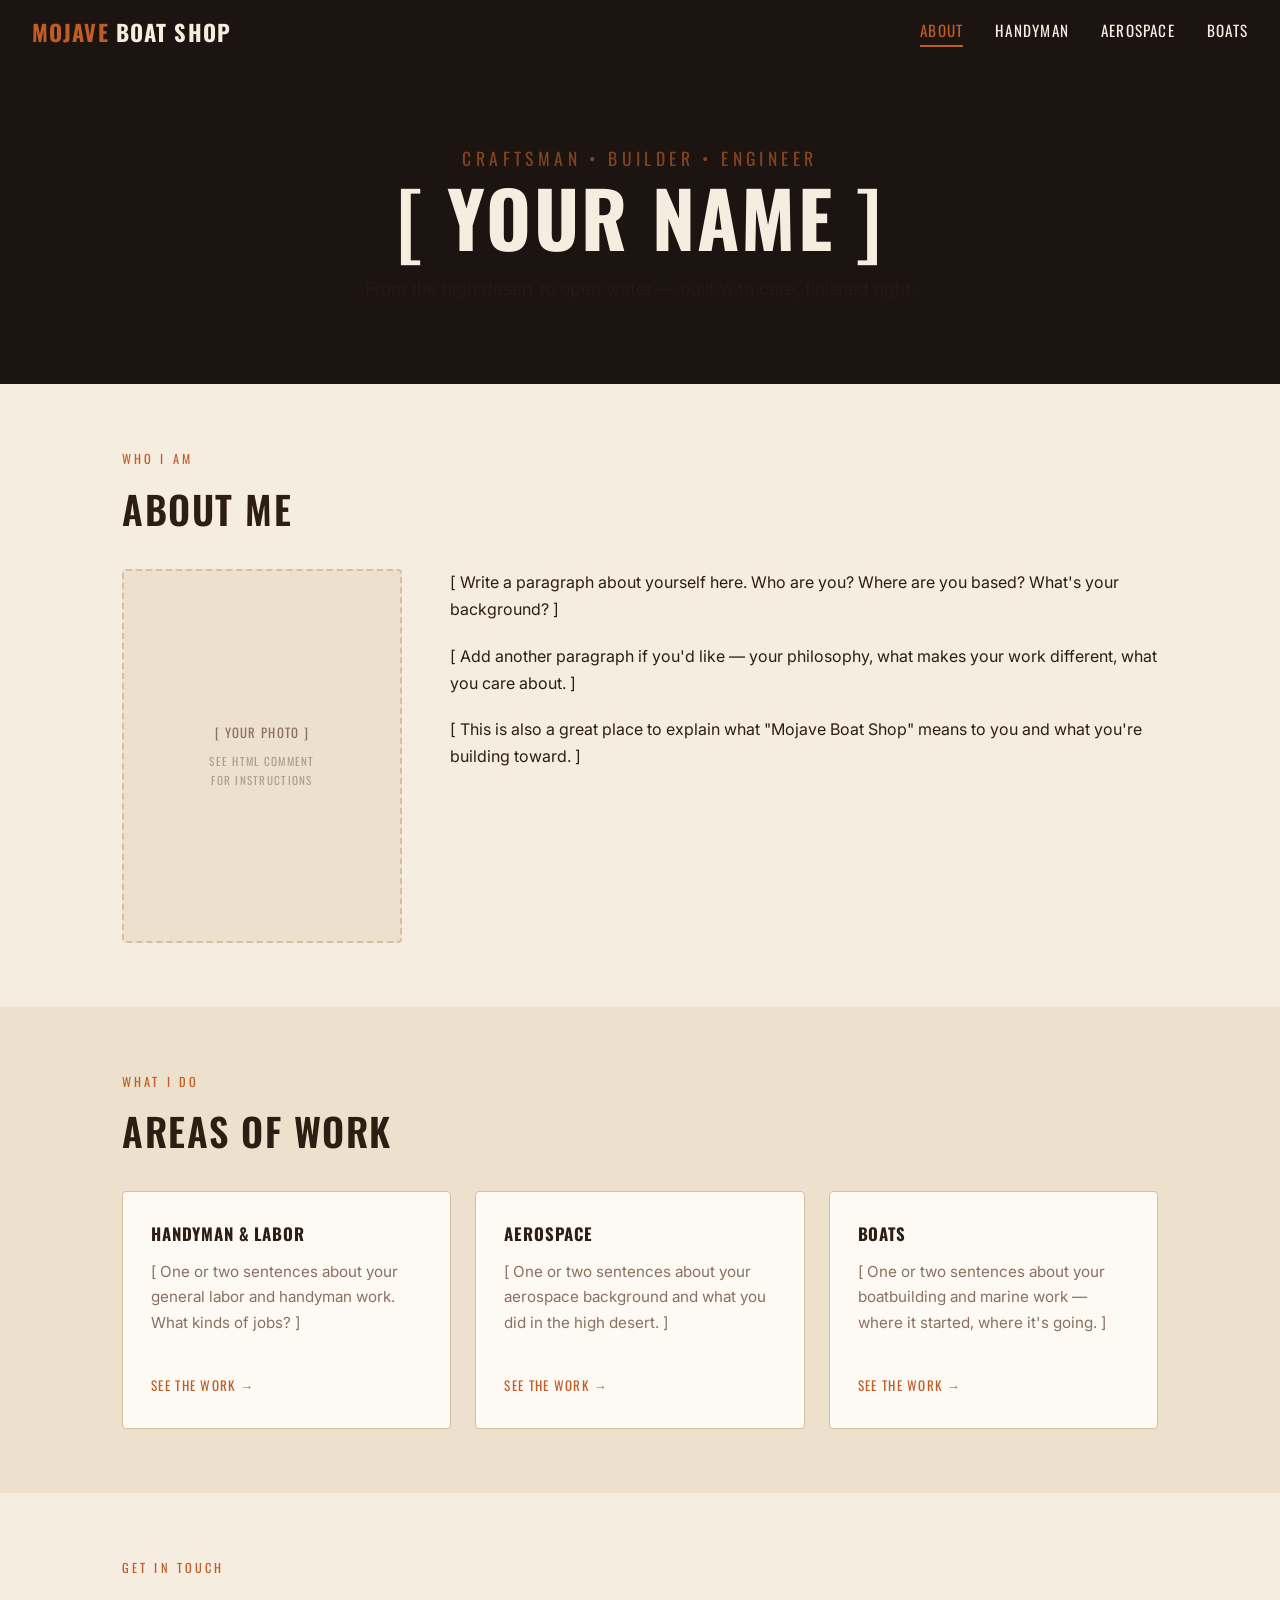
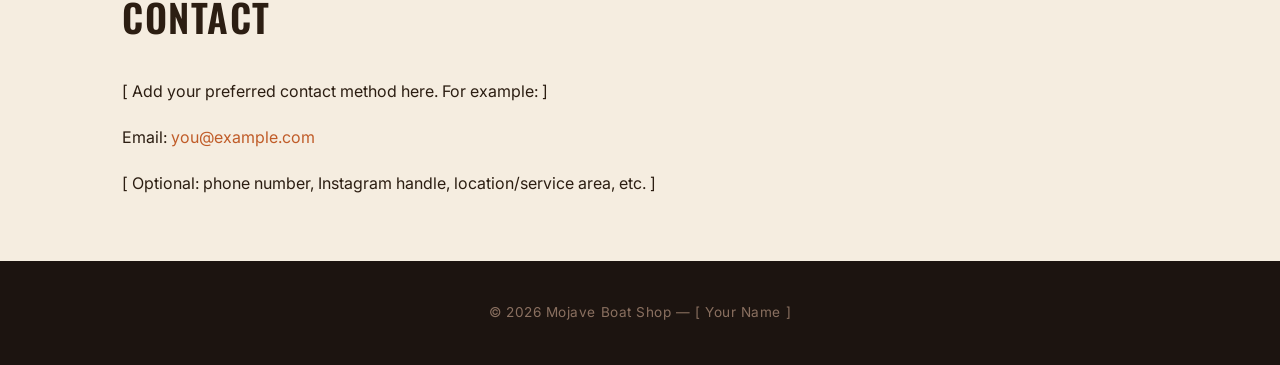
==== index.html @ e0786837 "Initial site — Mojave Boat Shop portfolio" ====
<!DOCTYPE html>
<html lang="en">
<head>
  <meta charset="UTF-8">
  <meta name="viewport" content="width=device-width, initial-scale=1.0">
  <title>Mojave Boat Shop — [Your Name]</title>

  <!-- Google Fonts — loads Oswald (headings) and Inter (body text) -->
  <link rel="preconnect" href="https://fonts.googleapis.com">
  <link rel="preconnect" href="https://fonts.gstatic.com" crossorigin>
  <link href="https://fonts.googleapis.com/css2?family=Oswald:wght@400;600;700&family=Inter:wght@300;400;500&display=swap" rel="stylesheet">

  <!-- Your shared stylesheet -->
  <link rel="stylesheet" href="style.css">
</head>
<body>

  <!-- ============================================================
       NAVIGATION BAR
       The "class=active" on the About link is what underlines it
       in the nav. Each page has this on its own link.
       ============================================================ -->
  <nav>
    <a href="index.html" class="nav-logo">Mojave <span>Boat Shop</span></a>
    <ul>
      <li><a href="index.html" class="active">About</a></li>
      <li><a href="handyman.html">Handyman</a></li>
      <li><a href="aerospace.html">Aerospace</a></li>
      <li><a href="boats.html">Boats</a></li>
    </ul>
  </nav>

  <!-- ============================================================
       HERO — the big dark banner at the top
       Replace the tagline and name with your own words.
       ============================================================ -->
  <div class="hero">
    <p class="hero-label">Craftsman &bull; Builder &bull; Engineer</p>
    <h1>[ Your Name ]</h1>
    <p>From the high desert to open water &mdash; built with care, finished right.</p>
  </div>

  <!-- ============================================================
       ABOUT ME SECTION
       ============================================================ -->
  <section>
    <p class="section-label">Who I am</p>
    <h2>About Me</h2>

    <div class="about-grid">

      <!-- PHOTO PLACEHOLDER
           When you're ready to add your photo:
           1. Put your image file in the images/ folder
           2. Delete the <div class="profile-photo-placeholder"> block below
           3. Replace it with:
              <div class="profile-photo">
                <img src="images/your-filename.jpg" alt="Your Name">
              </div>
      -->
      <div class="profile-photo-placeholder">
        <span>[ Your Photo ]</span>
        <span style="font-size:0.7rem; opacity:0.6;">See HTML comment<br>for instructions</span>
      </div>

      <div class="about-text">
        <p>[ Write a paragraph about yourself here. Who are you? Where are you based? What's your background? ]</p>
        <p>[ Add another paragraph if you'd like — your philosophy, what makes your work different, what you care about. ]</p>
        <p>[ This is also a great place to explain what "Mojave Boat Shop" means to you and what you're building toward. ]</p>
      </div>

    </div>
  </section>

  <!-- ============================================================
       AREAS OF WORK — three preview cards linking to other pages
       ============================================================ -->
  <div class="section-band">
    <section>
      <p class="section-label">What I do</p>
      <h2>Areas of Work</h2>

      <div class="cards-grid">

        <div class="card">
          <h3>Handyman &amp; Labor</h3>
          <p>[ One or two sentences about your general labor and handyman work. What kinds of jobs? ]</p>
          <a href="handyman.html">See the work &rarr;</a>
        </div>

        <div class="card">
          <h3>Aerospace</h3>
          <p>[ One or two sentences about your aerospace background and what you did in the high desert. ]</p>
          <a href="aerospace.html">See the work &rarr;</a>
        </div>

        <div class="card">
          <h3>Boats</h3>
          <p>[ One or two sentences about your boatbuilding and marine work — where it started, where it's going. ]</p>
          <a href="boats.html">See the work &rarr;</a>
        </div>

      </div>
    </section>
  </div>

  <!-- ============================================================
       CONTACT
       Add however you want to be reached — email is most common,
       but phone, Instagram, etc. all work here.
       ============================================================ -->
  <section>
    <p class="section-label">Get in touch</p>
    <h2>Contact</h2>
    <p>[ Add your preferred contact method here. For example: ]</p>
    <p>Email: <a href="mailto:you@example.com">you@example.com</a></p>
    <p>[ Optional: phone number, Instagram handle, location/service area, etc. ]</p>
  </section>

  <!-- ============================================================
       FOOTER
       ============================================================ -->
  <footer>
    <p>&copy; 2026 Mojave Boat Shop &mdash; [ Your Name ]</p>
  </footer>

</body>
</html>
---- style.css ----
/* ============================================================
   MOJAVE BOAT SHOP — Shared Stylesheet
   ============================================================
   All colors are defined here as variables at the top.
   If you want to change the look of the whole site, this
   is the only place you need to edit colors.
   ============================================================ */

:root {
  --bg:         #F5EDE0;   /* warm sand — main page background */
  --bg-alt:     #EDE0CC;   /* slightly darker sand — alternating sections */
  --nav-bg:     #1C1410;   /* near-black espresso — nav bar and footer */
  --accent:     #C05C28;   /* burnt sienna / terracotta — buttons and highlights */
  --sage:       #6B8C6A;   /* desert sage — secondary accent (use sparingly) */
  --text:       #2C1E12;   /* dark brown — main body text */
  --text-muted: #8A7060;   /* dusty taupe — captions, secondary text */
  --border:     #D4C0A0;   /* warm tan — borders and dividers */
  --card-bg:    #FDFAF4;   /* off-white cream — card backgrounds */

  --font-head: 'Oswald', sans-serif;
  --font-body: 'Inter', sans-serif;

  --radius: 4px;
  --max-width: 1100px;
}

/* ============================================================
   RESET — clears browser default spacing so everything is
   consistent across Chrome, Firefox, Safari, etc.
   ============================================================ */
*, *::before, *::after {
  box-sizing: border-box;
  margin: 0;
  padding: 0;
}

body {
  font-family: var(--font-body);
  background-color: var(--bg);
  color: var(--text);
  line-height: 1.7;
  font-size: 16px;
}

img {
  max-width: 100%;
  height: auto;
  display: block;
}

a {
  color: var(--accent);
  text-decoration: none;
}

a:hover {
  text-decoration: underline;
}

/* ============================================================
   NAVIGATION BAR
   ============================================================ */
nav {
  background: var(--nav-bg);
  padding: 0 2rem;
  position: sticky;  /* stays at top of screen when you scroll */
  top: 0;
  z-index: 100;
  display: flex;
  align-items: center;
  justify-content: space-between;
  height: 64px;
}

.nav-logo {
  font-family: var(--font-head);
  font-size: 1.4rem;
  font-weight: 700;
  color: var(--accent);
  letter-spacing: 0.05em;
  text-transform: uppercase;
}

/* The word "Boat Shop" in the logo is lighter colored */
.nav-logo span {
  color: var(--bg);
}

nav ul {
  list-style: none;
  display: flex;
  gap: 2rem;
}

nav ul a {
  font-family: var(--font-head);
  font-weight: 400;
  font-size: 0.95rem;
  color: var(--bg);
  letter-spacing: 0.08em;
  text-transform: uppercase;
  padding-bottom: 4px;
  border-bottom: 2px solid transparent;
  transition: border-color 0.2s, color 0.2s;
}

/* Highlighted nav link — the current page */
nav ul a:hover,
nav ul a.active {
  color: var(--accent);
  border-bottom-color: var(--accent);
  text-decoration: none;
}

/* ============================================================
   HERO SECTION — the big banner at the top of each page
   ============================================================ */
.hero {
  background: var(--nav-bg);
  color: var(--bg);
  padding: 5rem 2rem;
  text-align: center;
}

.hero-label {
  font-family: var(--font-head);
  font-size: 0.85rem;
  letter-spacing: 0.25em;
  text-transform: uppercase;
  color: var(--accent);
  margin-bottom: 1rem;
}

.hero h1 {
  font-family: var(--font-head);
  font-size: clamp(2.5rem, 6vw, 5rem); /* scales with screen width */
  font-weight: 700;
  letter-spacing: 0.03em;
  text-transform: uppercase;
  line-height: 1.1;
  margin-bottom: 1rem;
}

.hero p {
  font-size: 1.1rem;
  max-width: 600px;
  margin: 0 auto;
  opacity: 0.65;
}

/* ============================================================
   LAYOUT — containers and sections
   ============================================================ */
.container {
  max-width: var(--max-width);
  margin: 0 auto;
  padding: 0 2rem;
}

section {
  max-width: var(--max-width);
  margin: 0 auto;
  padding: 4rem 2rem;
}

/* Full-width alternating background band */
.section-band {
  background: var(--bg-alt);
  padding: 4rem 0;
}

.section-band section {
  padding-top: 0;
  padding-bottom: 0;
}

/* Small label above each section heading */
.section-label {
  font-family: var(--font-head);
  font-size: 0.78rem;
  letter-spacing: 0.25em;
  text-transform: uppercase;
  color: var(--accent);
  margin-bottom: 0.4rem;
}

h2 {
  font-family: var(--font-head);
  font-size: clamp(1.6rem, 3vw, 2.4rem);
  font-weight: 600;
  letter-spacing: 0.04em;
  text-transform: uppercase;
  margin-bottom: 1.75rem;
  color: var(--text);
}

h3 {
  font-family: var(--font-head);
  font-size: 1.05rem;
  letter-spacing: 0.05em;
  text-transform: uppercase;
  margin-bottom: 0.6rem;
  color: var(--text);
}

p {
  margin-bottom: 1.2rem;
  color: var(--text);
}

p:last-child {
  margin-bottom: 0;
}

/* ============================================================
   ABOUT PAGE — two-column layout (photo + text)
   ============================================================ */
.about-grid {
  display: grid;
  grid-template-columns: 280px 1fr;
  gap: 3rem;
  align-items: start;
}

/* Placeholder box shown before you add a real photo */
.profile-photo-placeholder {
  background: var(--bg-alt);
  border: 2px dashed var(--border);
  border-radius: var(--radius);
  aspect-ratio: 3 / 4;
  display: flex;
  flex-direction: column;
  align-items: center;
  justify-content: center;
  gap: 0.5rem;
  color: var(--text-muted);
  font-family: var(--font-head);
  font-size: 0.8rem;
  letter-spacing: 0.1em;
  text-transform: uppercase;
  text-align: center;
  padding: 1rem;
}

/* When you add a real photo, the img tag uses this class */
.profile-photo img {
  width: 100%;
  border-radius: var(--radius);
  display: block;
}

/* ============================================================
   SECTION CARDS — the "Areas of Work" preview cards on About
   ============================================================ */
.cards-grid {
  display: grid;
  grid-template-columns: repeat(auto-fit, minmax(250px, 1fr));
  gap: 1.5rem;
}

.card {
  background: var(--card-bg);
  border: 1px solid var(--border);
  border-radius: var(--radius);
  padding: 1.75rem;
  transition: transform 0.2s, box-shadow 0.2s;
}

.card:hover {
  transform: translateY(-3px);
  box-shadow: 0 8px 24px rgba(44, 30, 18, 0.1);
}

.card p {
  font-size: 0.95rem;
  color: var(--text-muted);
}

.card a {
  display: inline-block;
  margin-top: 1.2rem;
  font-family: var(--font-head);
  font-size: 0.82rem;
  letter-spacing: 0.1em;
  text-transform: uppercase;
  color: var(--accent);
}

/* ============================================================
   PROJECT GALLERY — photo grid on the interior pages
   ============================================================ */
.gallery {
  display: grid;
  grid-template-columns: repeat(auto-fit, minmax(280px, 1fr));
  gap: 1.75rem;
}

.gallery-item {
  background: var(--card-bg);
  border: 1px solid var(--border);
  border-radius: var(--radius);
  overflow: hidden;
}

/* Placeholder box shown before a real photo is added */
.gallery-img-placeholder {
  background: var(--bg-alt);
  border-bottom: 1px dashed var(--border);
  aspect-ratio: 4 / 3;
  display: flex;
  align-items: center;
  justify-content: center;
  color: var(--text-muted);
  font-family: var(--font-head);
  font-size: 0.8rem;
  letter-spacing: 0.1em;
  text-transform: uppercase;
}

/* When you swap in a real photo, img tags get this treatment */
.gallery-item img {
  width: 100%;
  aspect-ratio: 4 / 3;
  object-fit: cover; /* crops to fill the box without stretching */
  display: block;
}

.gallery-caption {
  padding: 1.25rem;
}

.gallery-caption h3 {
  margin-bottom: 0.4rem;
}

.gallery-caption p {
  font-size: 0.9rem;
  color: var(--text-muted);
  line-height: 1.6;
}

/* ============================================================
   SKILLS / TAGS LIST
   ============================================================ */
.skills-list {
  display: flex;
  flex-wrap: wrap;
  gap: 0.6rem;
  list-style: none;
}

.skills-list li {
  background: var(--bg-alt);
  border: 1px solid var(--border);
  border-radius: 2px;
  padding: 0.4rem 1rem;
  font-family: var(--font-head);
  font-size: 0.82rem;
  letter-spacing: 0.06em;
  text-transform: uppercase;
  color: var(--text-muted);
}

/* ============================================================
   FOOTER
   ============================================================ */
footer {
  background: var(--nav-bg);
  color: var(--text-muted);
  text-align: center;
  padding: 2.5rem 2rem;
  font-size: 0.85rem;
  letter-spacing: 0.04em;
}

footer a {
  color: var(--accent);
}

footer p {
  color: var(--text-muted);
  margin: 0;
}

/* ============================================================
   RESPONSIVE — adjustments for phones and small screens
   ============================================================ */
@media (max-width: 700px) {
  .about-grid {
    grid-template-columns: 1fr;
  }

  nav ul {
    gap: 1.2rem;
  }

  .nav-logo {
    font-size: 1.1rem;
  }

  .hero {
    padding: 3.5rem 1.5rem;
  }

  section {
    padding: 3rem 1.5rem;
  }
}
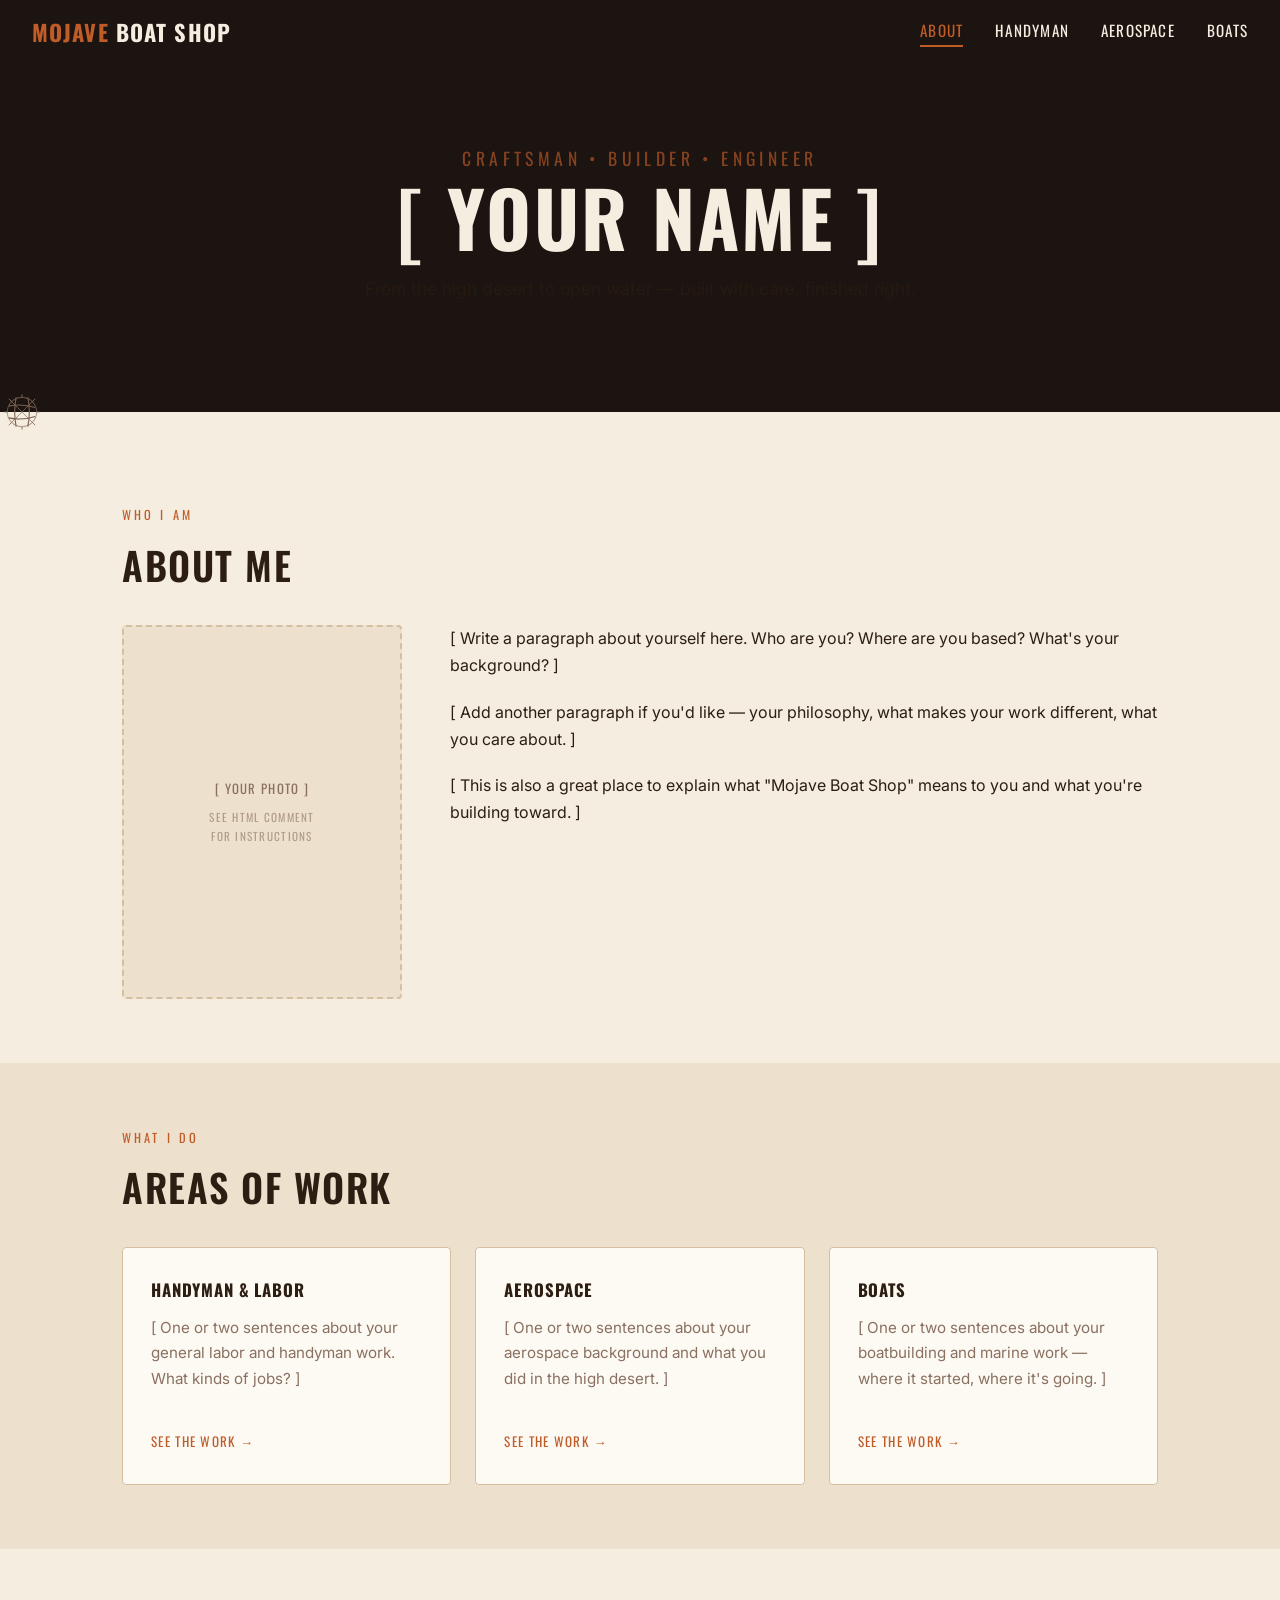
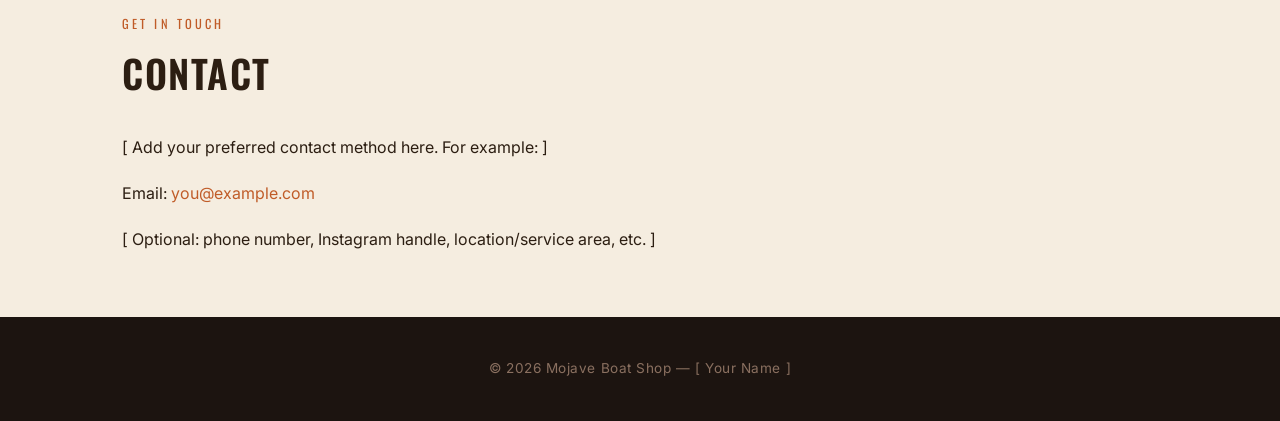
==== commit 46228bf2: "updates to tumbleweeds" ====
--- a/index.html
+++ b/index.html
@@ -38,6 +38,29 @@
     <p class="hero-label">Craftsman &bull; Builder &bull; Engineer</p>
     <h1>[ Your Name ]</h1>
     <p>From the high desert to open water &mdash; built with care, finished right.</p>
+  </div>
+
+  <!-- Tumbleweed rolls across the hero/content boundary -->
+  <div class="tumbleweed-strip">
+    <div class="tumbleweed-track">
+    <svg class="tumbleweed" viewBox="0 0 60 60" width="44" height="44" fill="none" xmlns="http://www.w3.org/2000/svg" aria-hidden="true">
+      <circle cx="30" cy="30" r="20" stroke="#8A7060" stroke-width="1.5" opacity="0.6"/>
+      <path d="M12 22 Q30 18 48 24" stroke="#7A6050" stroke-width="1.5"/>
+      <path d="M12 38 Q30 42 48 36" stroke="#7A6050" stroke-width="1.5"/>
+      <path d="M22 10 Q18 30 22 50" stroke="#7A6050" stroke-width="1.5"/>
+      <path d="M38 10 Q42 30 38 50" stroke="#7A6050" stroke-width="1.5"/>
+      <path d="M14 14 Q30 30 46 46" stroke="#8A7060" stroke-width="1"/>
+      <path d="M46 14 Q30 30 14 46" stroke="#8A7060" stroke-width="1"/>
+      <line x1="30" y1="10" x2="30" y2="6" stroke="#8A7060" stroke-width="1.2"/>
+      <line x1="50" y1="30" x2="54" y2="30" stroke="#8A7060" stroke-width="1.2"/>
+      <line x1="10" y1="30" x2="6" y2="30" stroke="#8A7060" stroke-width="1.2"/>
+      <line x1="30" y1="50" x2="30" y2="54" stroke="#8A7060" stroke-width="1.2"/>
+      <line x1="15" y1="15" x2="12" y2="12" stroke="#8A7060" stroke-width="1.2"/>
+      <line x1="45" y1="15" x2="48" y2="12" stroke="#8A7060" stroke-width="1.2"/>
+      <line x1="45" y1="45" x2="48" y2="48" stroke="#8A7060" stroke-width="1.2"/>
+      <line x1="15" y1="45" x2="12" y2="48" stroke="#8A7060" stroke-width="1.2"/>
+    </svg>
+    </div>
   </div>
 
   <!-- ============================================================
--- a/style.css
+++ b/style.css
@@ -383,6 +383,50 @@
 }
 
 /* ============================================================
+   TUMBLEWEED — rolls across the hero/content boundary
+   ============================================================ */
+.tumbleweed-strip {
+  background: linear-gradient(to bottom, var(--nav-bg) 50%, var(--bg) 50%);
+  height: 56px;
+  position: relative;
+  overflow: hidden;
+  pointer-events: none;
+}
+
+/* Outer wrapper — travels left to right across the strip */
+.tumbleweed-track {
+  position: absolute;
+  top: 6px;
+  left: 0;
+  width: 44px;
+  height: 44px;
+  animation: tumbleweed-move 20s ease-in-out 2s infinite;
+  animation-fill-mode: backwards;
+}
+
+/* Inner element — bounces and spins while the track moves */
+.tumbleweed {
+  width: 44px;
+  height: 44px;
+  display: block;
+  animation: tumbleweed-bounce 1.2s ease-in-out infinite;
+}
+
+@keyframes tumbleweed-move {
+  0%        { transform: translateX(-60px); opacity: 0; }
+  5%        { opacity: 0.85; }
+  55%       { opacity: 0.85; }
+  60%       { transform: translateX(calc(100vw + 60px)); opacity: 0; }
+  61%, 100% { transform: translateX(-60px); opacity: 0; }
+}
+
+@keyframes tumbleweed-bounce {
+  0%   { transform: translateY(0)    rotate(0deg); }
+  50%  { transform: translateY(-8px) rotate(180deg); }
+  100% { transform: translateY(0)    rotate(360deg); }
+}
+
+/* ============================================================
    RESPONSIVE — adjustments for phones and small screens
    ============================================================ */
 @media (max-width: 700px) {
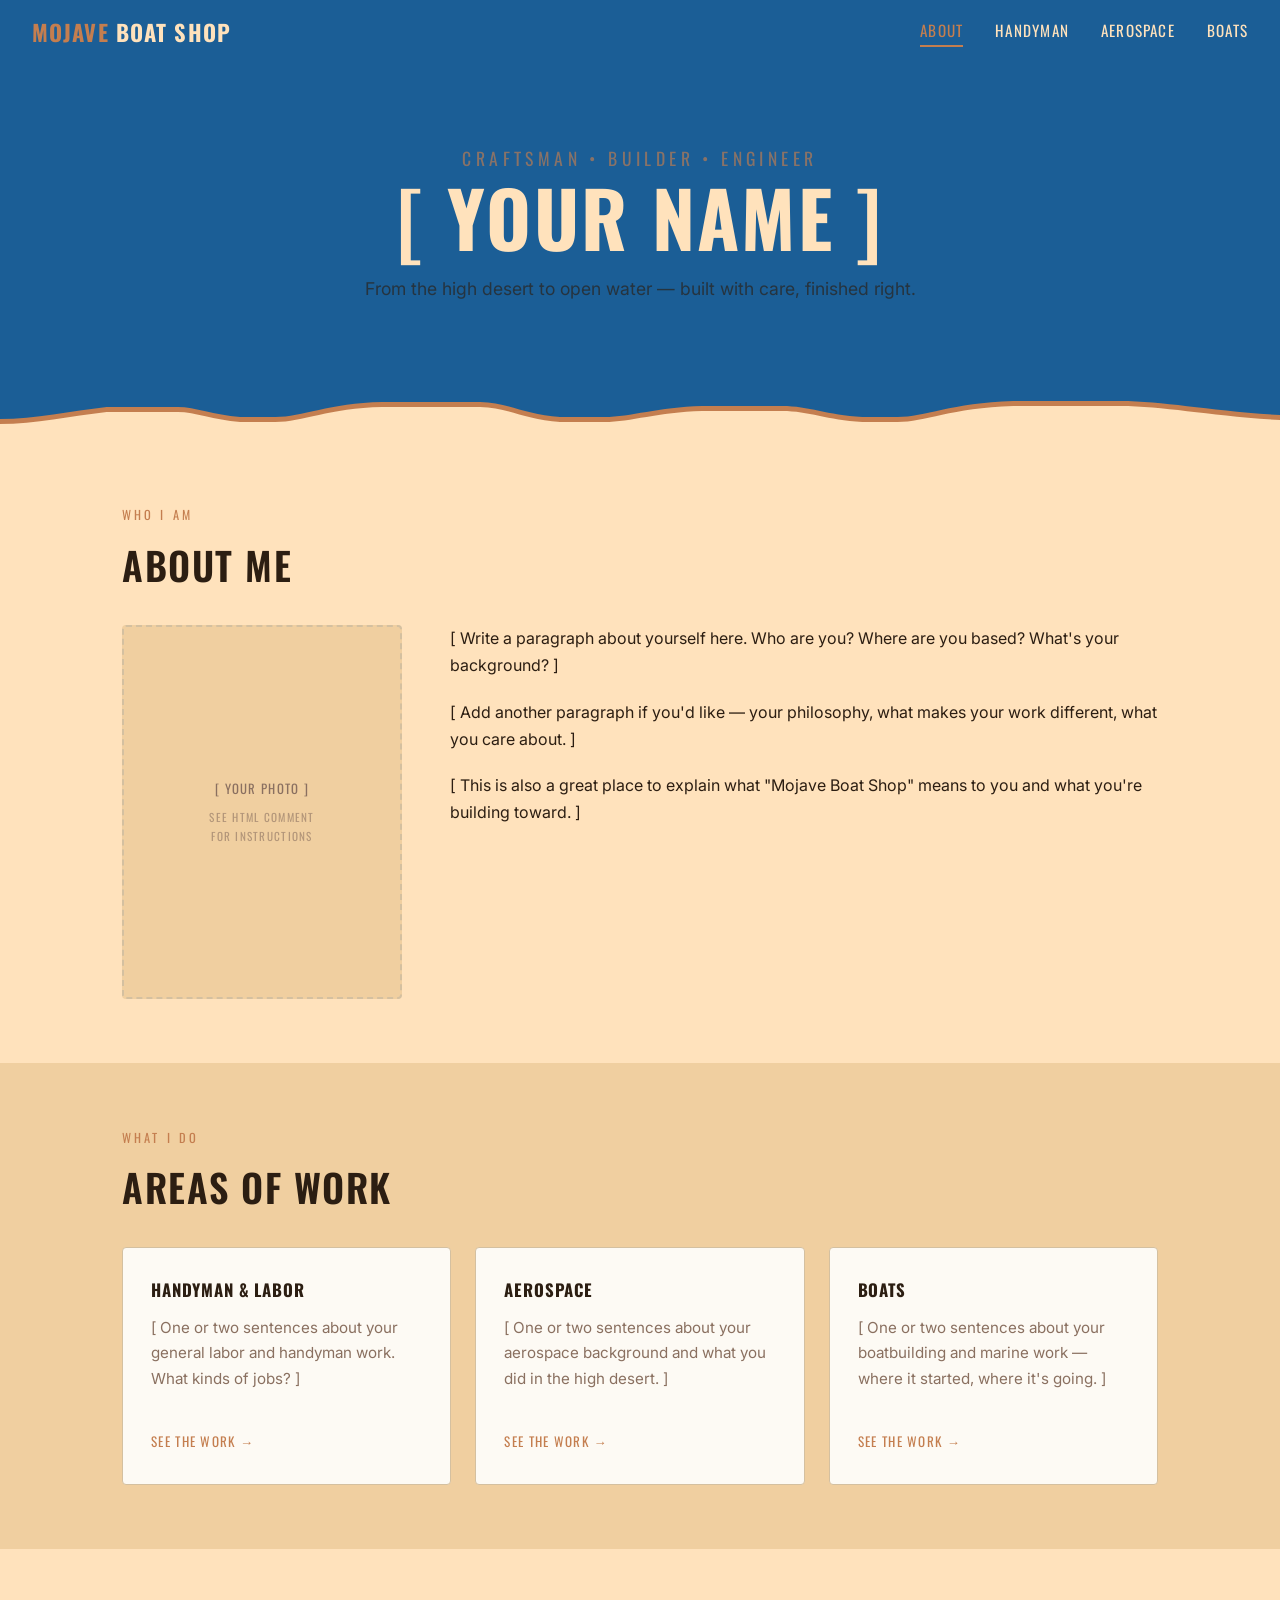
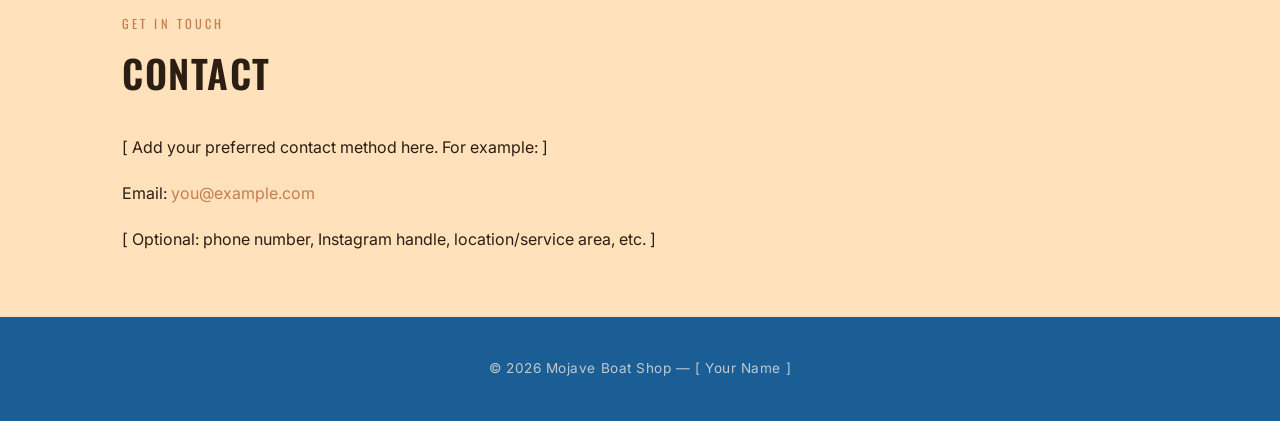
==== commit 0eea48c4: "color palate swap and horizon job color palate swap and horizon job" ====
--- a/index.html
+++ b/index.html
@@ -40,8 +40,14 @@
     <p>From the high desert to open water &mdash; built with care, finished right.</p>
   </div>
 
-  <!-- Tumbleweed rolls across the hero/content boundary -->
+  <!-- Eroded mesa horizon — sky-to-sand transition -->
   <div class="tumbleweed-strip">
+    <svg class="horizon" viewBox="0 0 1440 56" preserveAspectRatio="none" aria-hidden="true" xmlns="http://www.w3.org/2000/svg">
+      <!-- rock face rim — peeks 5px above the sand fill -->
+      <path style="fill: var(--accent);" d="M 0,35 C 40,35 80,27 120,23 L 200,23 C 220,23 240,31 270,33 L 310,33 C 340,33 370,19 430,18 L 540,18 C 570,18 590,31 630,33 L 680,33 C 710,33 740,23 790,22 L 880,22 C 910,22 930,31 970,33 L 1010,33 C 1040,33 1070,19 1140,17 L 1260,17 C 1310,17 1360,27 1440,31 L 1440,56 L 0,56 Z"/>
+      <!-- sand fill -->
+      <path style="fill: var(--bg);" d="M 0,40 C 40,40 80,32 120,28 L 200,28 C 220,28 240,36 270,38 L 310,38 C 340,38 370,24 430,23 L 540,23 C 570,23 590,36 630,38 L 680,38 C 710,38 740,28 790,27 L 880,27 C 910,27 930,36 970,38 L 1010,38 C 1040,38 1070,24 1140,22 L 1260,22 C 1310,22 1360,32 1440,36 L 1440,56 L 0,56 Z"/>
+    </svg>
     <div class="tumbleweed-track">
     <svg class="tumbleweed" viewBox="0 0 60 60" width="44" height="44" fill="none" xmlns="http://www.w3.org/2000/svg" aria-hidden="true">
       <circle cx="30" cy="30" r="20" stroke="#8A7060" stroke-width="1.5" opacity="0.6"/>
--- a/style.css
+++ b/style.css
@@ -7,11 +7,11 @@
    ============================================================ */
 
 :root {
-  --bg:         #F5EDE0;   /* warm sand — main page background */
-  --bg-alt:     #EDE0CC;   /* slightly darker sand — alternating sections */
-  --nav-bg:     #1C1410;   /* near-black espresso — nav bar and footer */
-  --accent:     #C05C28;   /* burnt sienna / terracotta — buttons and highlights */
-  --sage:       #6B8C6A;   /* desert sage — secondary accent (use sparingly) */
+  --bg:         #FFE2BC;   /* Navajo White — warm desert sand, main background */
+  --bg-alt:     #F0CFA0;   /* golden sand — slightly darker, alternating sections */
+  --nav-bg:     #1B5E96;   /* deep Mojave sky blue — nav bar, hero, and footer */
+  --accent:     #C47E4F;   /* Golden Chestnut — rock face warm, buttons and highlights */
+  --sage:       #5A5022;   /* Olive Bark — deep desert sage, secondary accent */
   --text:       #2C1E12;   /* dark brown — main body text */
   --text-muted: #8A7060;   /* dusty taupe — captions, secondary text */
   --border:     #D4C0A0;   /* warm tan — borders and dividers */
@@ -366,7 +366,7 @@
    ============================================================ */
 footer {
   background: var(--nav-bg);
-  color: var(--text-muted);
+  color: rgba(245, 237, 224, 0.75);
   text-align: center;
   padding: 2.5rem 2rem;
   font-size: 0.85rem;
@@ -378,7 +378,7 @@
 }
 
 footer p {
-  color: var(--text-muted);
+  color: rgba(245, 237, 224, 0.75);
   margin: 0;
 }
 
@@ -386,15 +386,25 @@
    TUMBLEWEED — rolls across the hero/content boundary
    ============================================================ */
 .tumbleweed-strip {
-  background: linear-gradient(to bottom, var(--nav-bg) 50%, var(--bg) 50%);
+  background: var(--nav-bg);
   height: 56px;
   position: relative;
   overflow: hidden;
   pointer-events: none;
 }
 
+.horizon {
+  position: absolute;
+  bottom: 0;
+  left: 0;
+  width: 100%;
+  height: 100%;
+  display: block;
+}
+
 /* Outer wrapper — travels left to right across the strip */
 .tumbleweed-track {
+  display: none; /* shelved — bring back with new images later */
   position: absolute;
   top: 6px;
   left: 0;
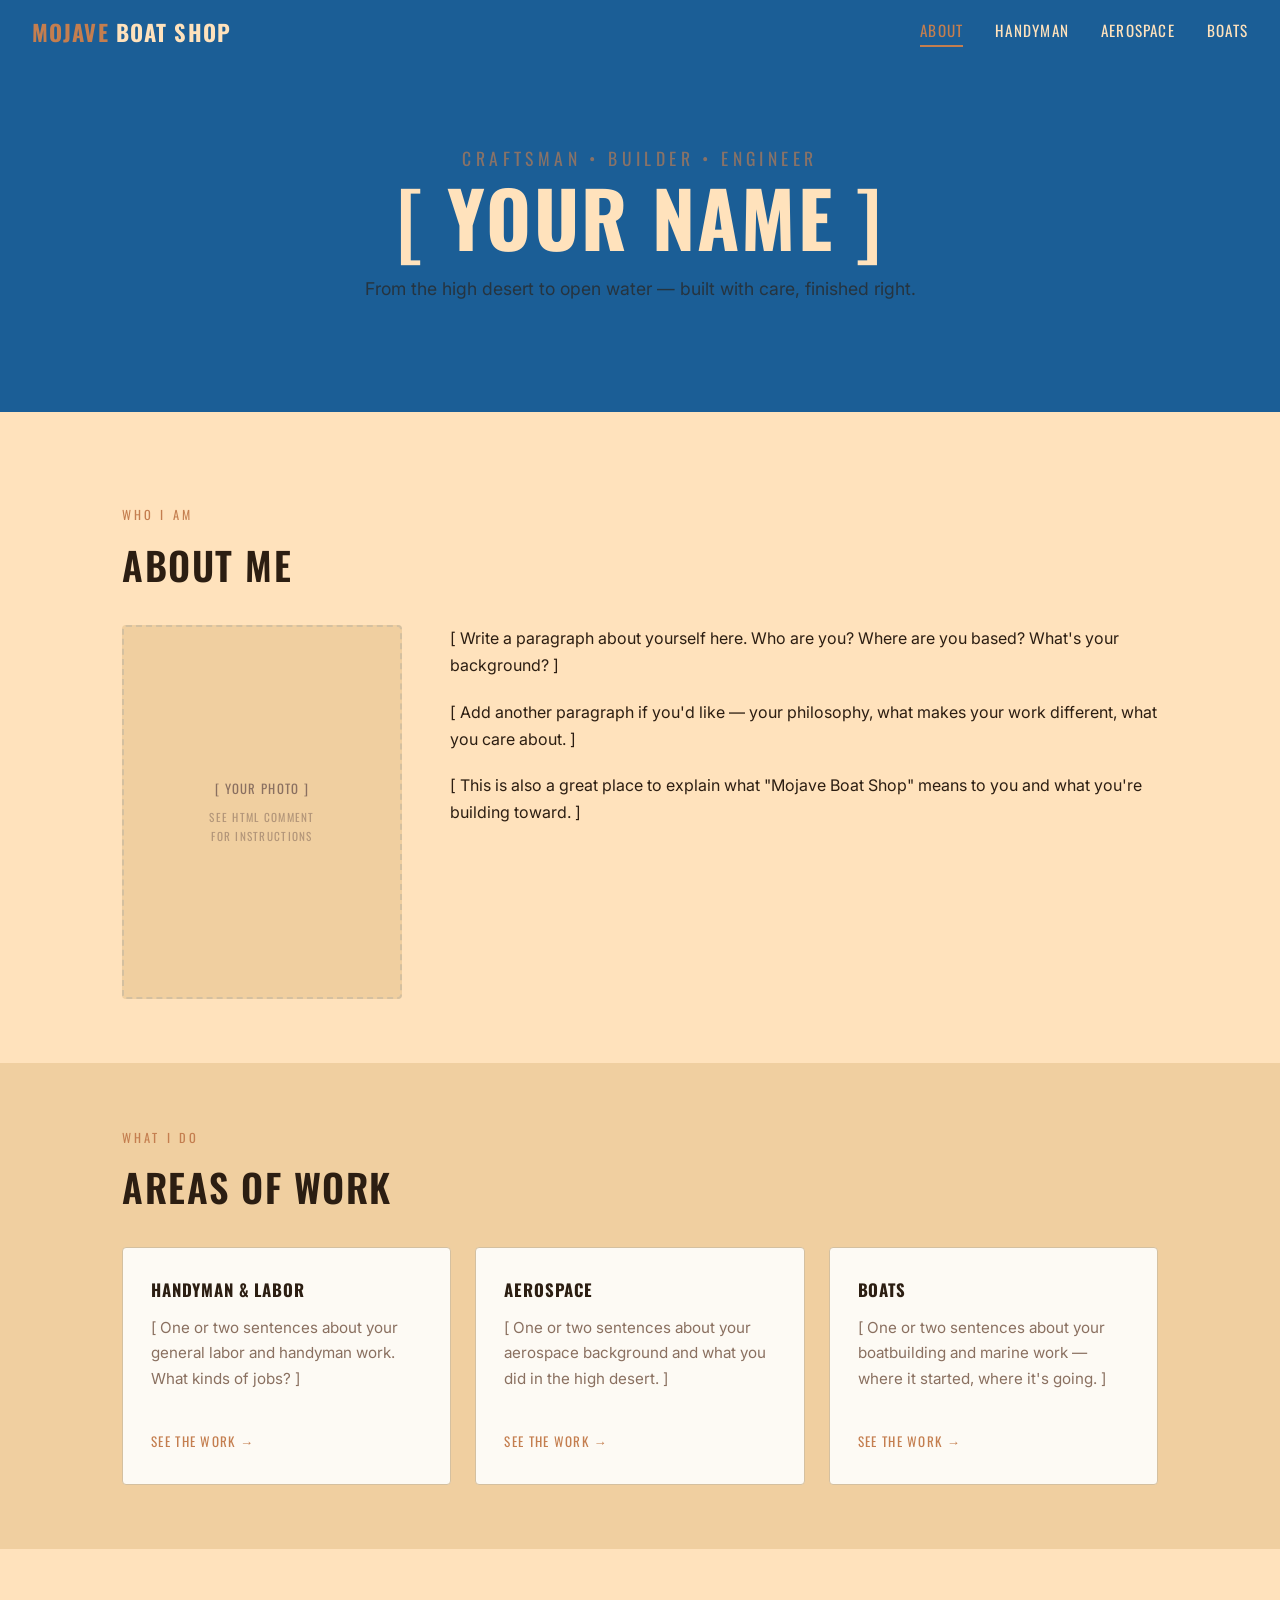
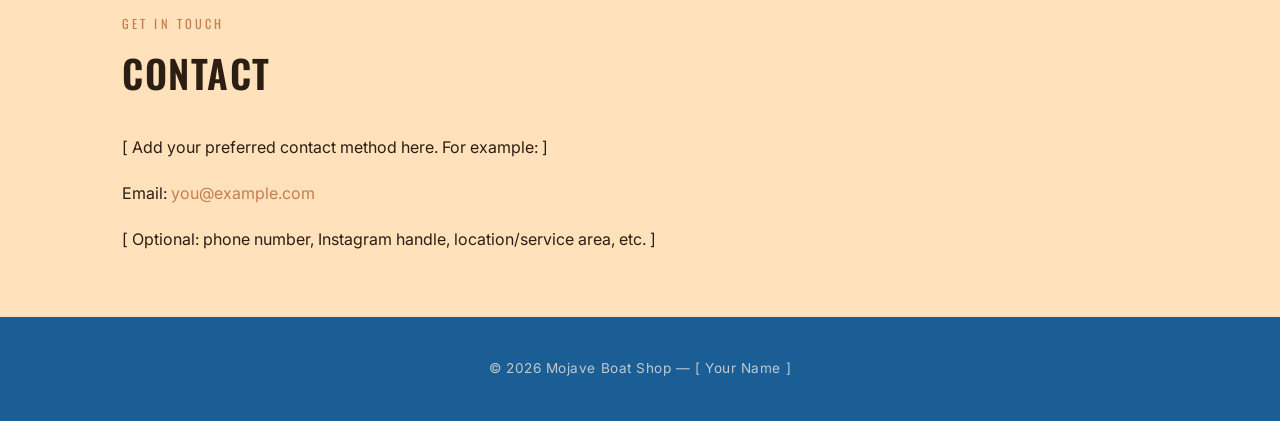
==== commit e5daa288: "color palate retry" ====
--- a/index.html
+++ b/index.html
@@ -40,14 +40,8 @@
     <p>From the high desert to open water &mdash; built with care, finished right.</p>
   </div>
 
-  <!-- Eroded mesa horizon — sky-to-sand transition -->
+  <!-- Tumbleweed rolls across the hero/content boundary -->
   <div class="tumbleweed-strip">
-    <svg class="horizon" viewBox="0 0 1440 56" preserveAspectRatio="none" aria-hidden="true" xmlns="http://www.w3.org/2000/svg">
-      <!-- rock face rim — peeks 5px above the sand fill -->
-      <path style="fill: var(--accent);" d="M 0,35 C 40,35 80,27 120,23 L 200,23 C 220,23 240,31 270,33 L 310,33 C 340,33 370,19 430,18 L 540,18 C 570,18 590,31 630,33 L 680,33 C 710,33 740,23 790,22 L 880,22 C 910,22 930,31 970,33 L 1010,33 C 1040,33 1070,19 1140,17 L 1260,17 C 1310,17 1360,27 1440,31 L 1440,56 L 0,56 Z"/>
-      <!-- sand fill -->
-      <path style="fill: var(--bg);" d="M 0,40 C 40,40 80,32 120,28 L 200,28 C 220,28 240,36 270,38 L 310,38 C 340,38 370,24 430,23 L 540,23 C 570,23 590,36 630,38 L 680,38 C 710,38 740,28 790,27 L 880,27 C 910,27 930,36 970,38 L 1010,38 C 1040,38 1070,24 1140,22 L 1260,22 C 1310,22 1360,32 1440,36 L 1440,56 L 0,56 Z"/>
-    </svg>
     <div class="tumbleweed-track">
     <svg class="tumbleweed" viewBox="0 0 60 60" width="44" height="44" fill="none" xmlns="http://www.w3.org/2000/svg" aria-hidden="true">
       <circle cx="30" cy="30" r="20" stroke="#8A7060" stroke-width="1.5" opacity="0.6"/>
--- a/style.css
+++ b/style.css
@@ -386,20 +386,11 @@
    TUMBLEWEED — rolls across the hero/content boundary
    ============================================================ */
 .tumbleweed-strip {
-  background: var(--nav-bg);
+  background: linear-gradient(to bottom, var(--nav-bg) 50%, var(--bg) 50%);
   height: 56px;
   position: relative;
   overflow: hidden;
   pointer-events: none;
-}
-
-.horizon {
-  position: absolute;
-  bottom: 0;
-  left: 0;
-  width: 100%;
-  height: 100%;
-  display: block;
 }
 
 /* Outer wrapper — travels left to right across the strip */
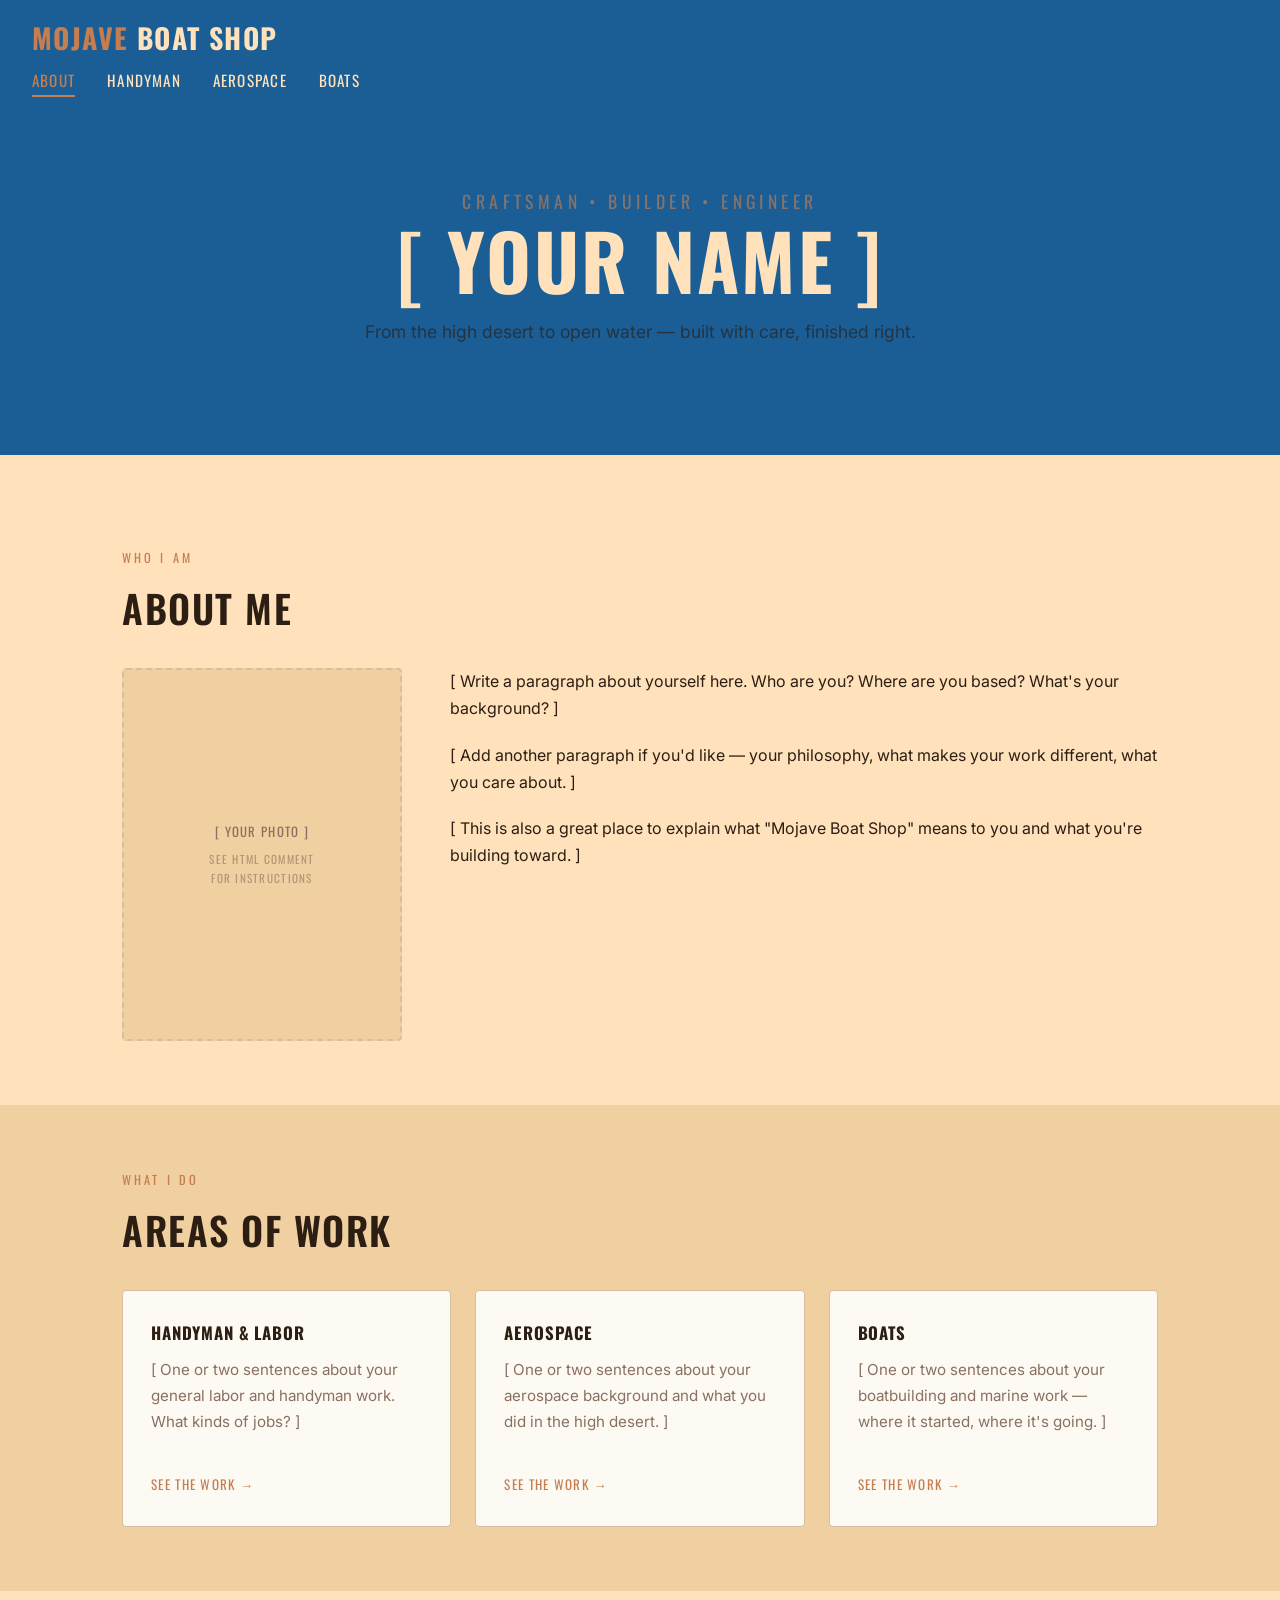
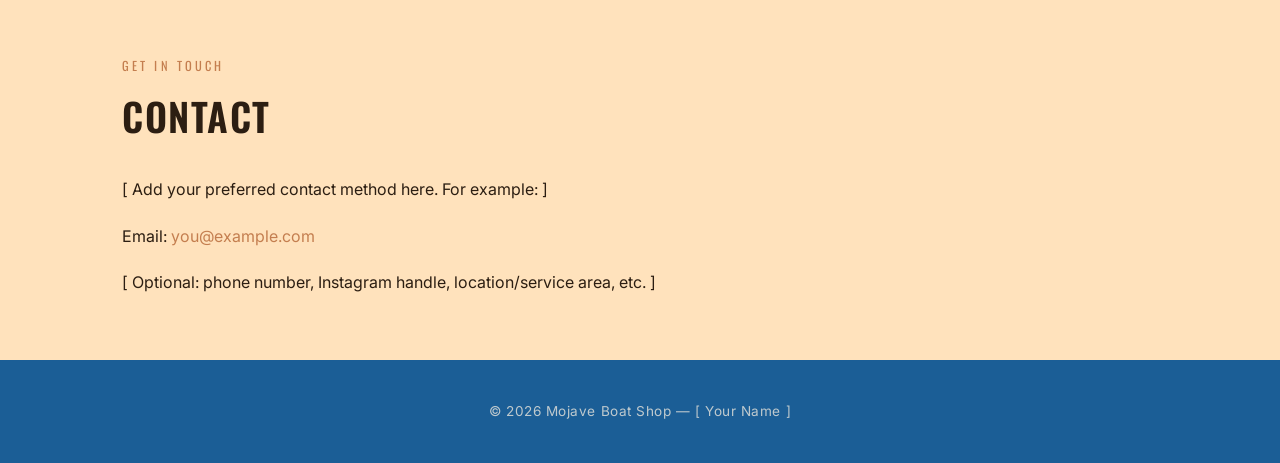
==== commit ceddcd28: "title size and location" ====
--- a/index.html
+++ b/index.html
@@ -3,7 +3,7 @@
 <head>
   <meta charset="UTF-8">
   <meta name="viewport" content="width=device-width, initial-scale=1.0">
-  <title>Mojave Boat Shop — [Your Name]</title>
+  <title>Mojave Boat Shop</title>
 
   <!-- Google Fonts — loads Oswald (headings) and Inter (body text) -->
   <link rel="preconnect" href="https://fonts.googleapis.com">
--- a/style.css
+++ b/style.css
@@ -62,19 +62,19 @@
    ============================================================ */
 nav {
   background: var(--nav-bg);
-  padding: 0 2rem;
+  padding: 0.9rem 2rem 0.75rem;
   position: sticky;  /* stays at top of screen when you scroll */
   top: 0;
   z-index: 100;
   display: flex;
-  align-items: center;
-  justify-content: space-between;
-  height: 64px;
+  flex-direction: column;
+  align-items: flex-start;
+  gap: 0.35rem;
 }
 
 .nav-logo {
   font-family: var(--font-head);
-  font-size: 1.4rem;
+  font-size: 1.75rem;
   font-weight: 700;
   color: var(--accent);
   letter-spacing: 0.05em;
@@ -437,10 +437,11 @@
 
   nav ul {
     gap: 1.2rem;
+    flex-wrap: wrap;
   }
 
   .nav-logo {
-    font-size: 1.1rem;
+    font-size: 1.4rem;
   }
 
   .hero {
